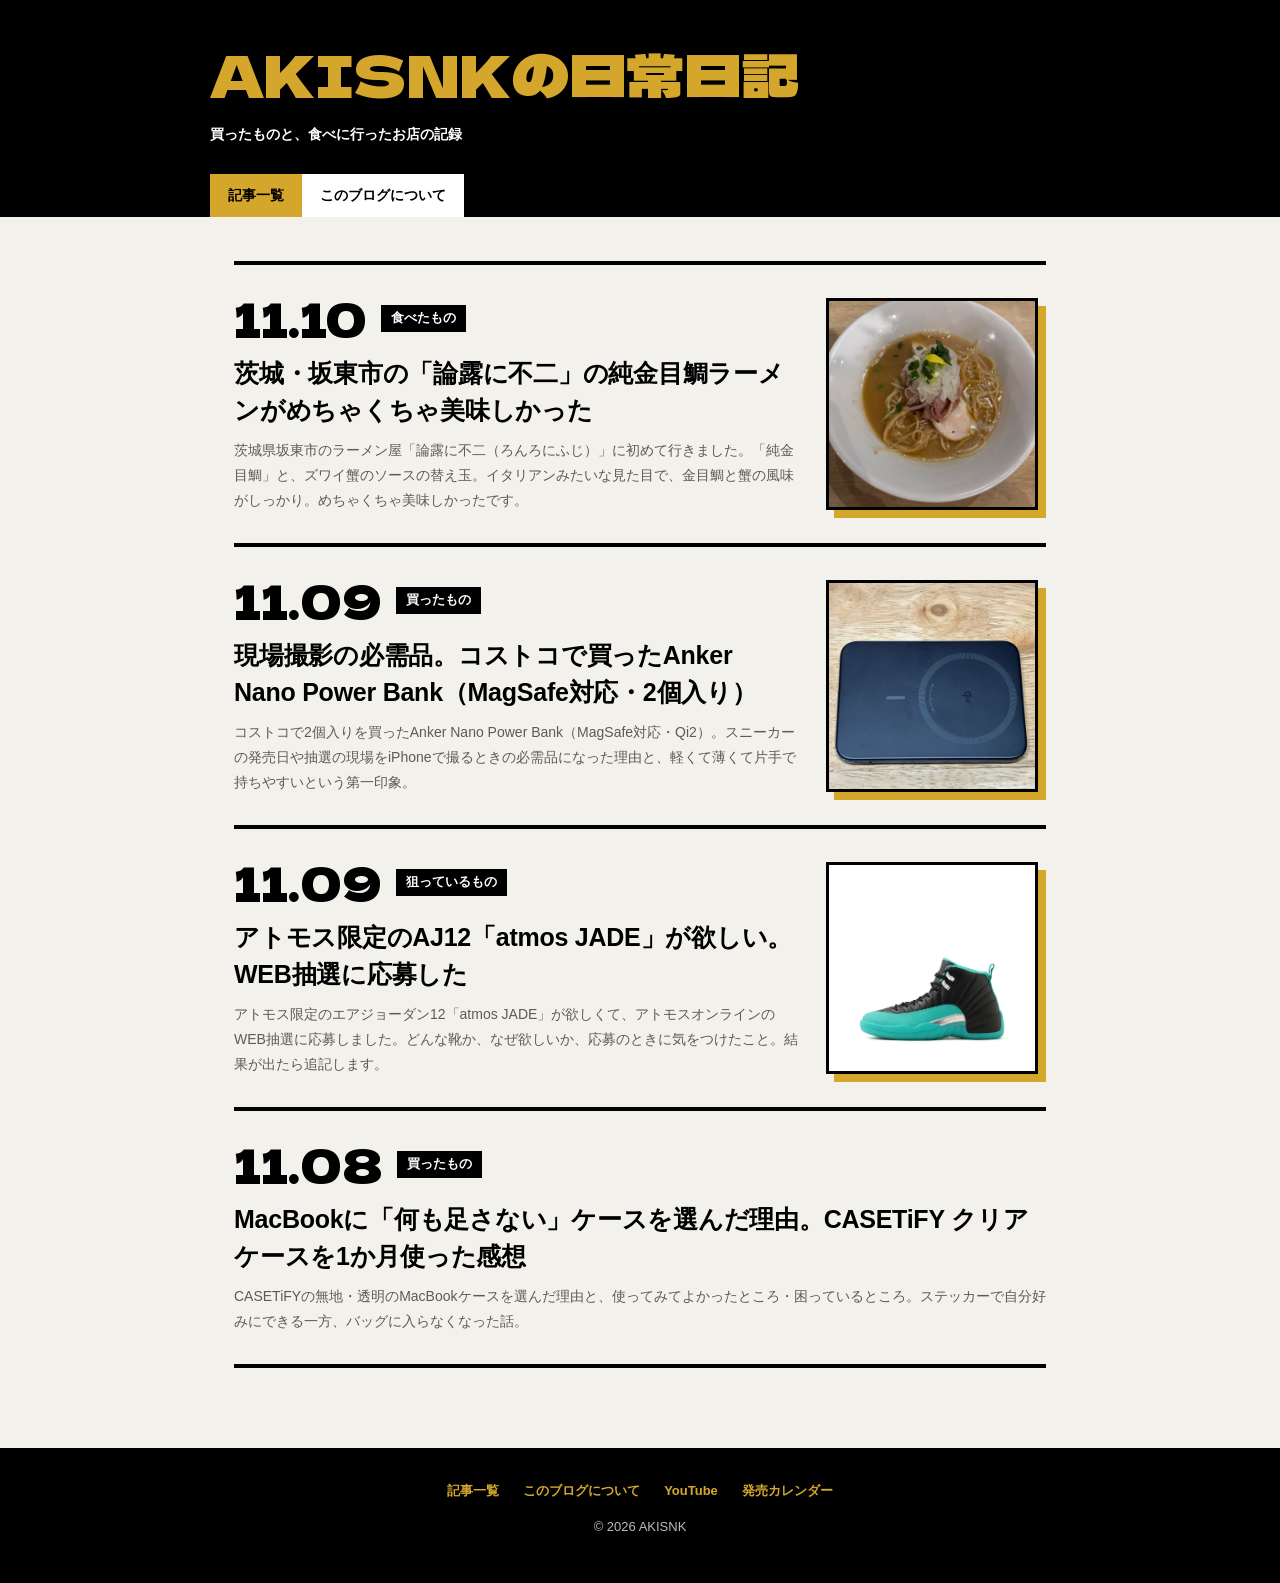
==== index.html @ 0bfe943f "記事の下のLINEボタンを外してInstagramへのボタンに差し替え Co-Authored-By: Claude Fable 5.2 <noreply@anthropic.com>" ====
<!DOCTYPE html>
<html lang="ja">
<head>
<meta charset="utf-8">
<meta name="viewport" content="width=device-width, initial-scale=1">
<title>AKISNKの日常日記</title>
<meta name="description" content="買ったものと、食べに行ったお店の記録">
<link rel="canonical" href="https://akisnk.github.io/blog/">
<meta property="og:title" content="AKISNKの日常日記">
<meta property="og:description" content="買ったものと、食べに行ったお店の記録">
<meta property="og:type" content="website">
<meta property="og:site_name" content="AKISNKの日常日記">
<meta property="og:url" content="https://akisnk.github.io/blog/">
<meta property="og:image" content="https://akisnk.github.io/blog/ogp.png">
<meta name="twitter:card" content="summary_large_image">
<link rel="icon" type="image/png" href="favicon.png">
<link rel="apple-touch-icon" href="apple-touch-icon.png">
<link rel="preconnect" href="https://fonts.googleapis.com">
<link rel="preconnect" href="https://fonts.gstatic.com" crossorigin>
<link rel="stylesheet" href="https://fonts.googleapis.com/css2?family=Dela+Gothic+One&amp;display=swap&amp;text=.0123456789AIKNS%E3%81%AE%E5%B8%B8%E6%97%A5%E8%A8%98">
<link rel="stylesheet" href="style.css?v=9fab8630">
<script type="application/ld+json">{"@context": "https://schema.org", "@type": "Blog", "name": "AKISNKの日常日記", "description": "買ったものと、食べに行ったお店の記録", "url": "https://akisnk.github.io/blog/", "author": {"@type": "Person", "name": "AKISNK", "url": "https://www.youtube.com/@AKISNK"}}</script>
<meta name="google-site-verification" content="ya7abFTRTGSsc-8YJNvoZycBS8-aGerFk6zQUZha980">
<script async src="https://www.googletagmanager.com/gtag/js?id=G-0FNM7F42SL"></script>
<script>window.dataLayer=window.dataLayer||[];function gtag(){dataLayer.push(arguments);}gtag('js',new Date());gtag('config','G-0FNM7F42SL');</script>
</head>
<body>

<header class="site-header"><div class="inner">
  <a class="site-name" href="index.html">AKISNKの日常日記</a>
  <p class="site-tagline">買ったものと、食べに行ったお店の記録</p>
  <nav class="site-nav"><a href="index.html">記事一覧</a><a href="about.html">このブログについて</a></nav>
</div></header>
<main>
<ul class="post-list">
<li class="has-thumb"><a href="posts/ronro-ni-fuji-bando.html"><span class="thumb"><img src="画像/ronro-fuji-ramen.jpg" alt="" loading="lazy"></span><span class="txt"><span class="meta"><span class="cat">食べたもの</span><time class="post-date" datetime="2026-11-10"><span class="y">2026</span><span class="sep">.</span><span class="md">11.10</span></time></span><span class="post-title">茨城・坂東市の「論露に不二」の純金目鯛ラーメンがめちゃくちゃ美味しかった</span><span class="post-desc">茨城県坂東市のラーメン屋「論露に不二（ろんろにふじ）」に初めて行きました。「純金目鯛」と、ズワイ蟹のソースの替え玉。イタリアンみたいな見た目で、金目鯛と蟹の風味がしっかり。めちゃくちゃ美味しかったです。</span></span></a></li>
<li class="has-thumb"><a href="posts/anker-nano-power-bank-costco.html"><span class="thumb"><img src="画像/anker-maggo-front.jpg" alt="" loading="lazy"></span><span class="txt"><span class="meta"><span class="cat">買ったもの</span><time class="post-date" datetime="2026-11-09"><span class="y">2026</span><span class="sep">.</span><span class="md">11.09</span></time></span><span class="post-title">現場撮影の必需品。コストコで買ったAnker Nano Power Bank（MagSafe対応・2個入り）</span><span class="post-desc">コストコで2個入りを買ったAnker Nano Power Bank（MagSafe対応・Qi2）。スニーカーの発売日や抽選の現場をiPhoneで撮るときの必需品になった理由と、軽くて薄くて片手で持ちやすいという第一印象。</span></span></a></li>
<li class="has-thumb"><a href="posts/aj12-atmos-jade-raffle.html"><span class="thumb"><img src="画像/aj12-atmos-jade-side.jpg" alt="" loading="lazy"></span><span class="txt"><span class="meta"><span class="cat">狙っているもの</span><time class="post-date" datetime="2026-11-09"><span class="y">2026</span><span class="sep">.</span><span class="md">11.09</span></time></span><span class="post-title">アトモス限定のAJ12「atmos JADE」が欲しい。WEB抽選に応募した</span><span class="post-desc">アトモス限定のエアジョーダン12「atmos JADE」が欲しくて、アトモスオンラインのWEB抽選に応募しました。どんな靴か、なぜ欲しいか、応募のときに気をつけたこと。結果が出たら追記します。</span></span></a></li>
<li class="no-thumb"><a href="posts/casetify-macbook-clear-case.html"><span class="txt"><span class="meta"><span class="cat">買ったもの</span><time class="post-date" datetime="2026-11-08"><span class="y">2026</span><span class="sep">.</span><span class="md">11.08</span></time></span><span class="post-title">MacBookに「何も足さない」ケースを選んだ理由。CASETiFY クリアケースを1か月使った感想</span><span class="post-desc">CASETiFYの無地・透明のMacBookケースを選んだ理由と、使ってみてよかったところ・困っているところ。ステッカーで自分好みにできる一方、バッグに入らなくなった話。</span></span></a></li>
</ul>
</main>
<footer class="site-footer">
  <nav><a href="index.html">記事一覧</a><a href="about.html">このブログについて</a><a href="https://www.youtube.com/@AKISNK">YouTube</a><a href="https://akisnk.github.io/">発売カレンダー</a></nav>
  <p>© 2026 AKISNK</p>
</footer>
</body>
</html>
---- style.css ----
/* 黒ヘッダーに金の極太ロゴ・大きな日付・黒フチ＋金のずらし影の写真（2026/11/10 本人が3案から選んだ「ストリート雑誌」） */
:root{--paper:#f3f1ec;--white:#fff;--ink:#000;--muted:#5e5a52;--gold:#d4a72c;--gold-l:#f0d684;
  --disp:"Dela Gothic One","Hiragino Sans","Noto Sans JP",sans-serif}
*{box-sizing:border-box}
body{margin:0;background:var(--paper);color:var(--ink);font-family:"Hiragino Sans","Noto Sans JP",-apple-system,sans-serif;font-size:17px;line-height:1.95}
a{color:var(--ink)}
a:focus-visible{outline:4px solid var(--gold);outline-offset:2px}

.site-header{background:var(--ink);color:var(--white);padding:40px 24px 0;overflow:hidden}
.site-header .inner{max-width:860px;margin:0 auto}
.site-name{font-family:var(--disp);font-size:58px;line-height:1.15;color:var(--gold);text-decoration:none;display:block;letter-spacing:-.01em}
.site-tagline{margin:14px 0 0;font-size:14px;font-weight:700}
.site-nav{margin-top:26px;display:flex}
.site-nav a{font-weight:800;font-size:14px;text-decoration:none;color:var(--ink);background:var(--gold);padding:8px 18px}
.site-nav a + a{background:var(--white)}
.site-nav a:hover{background:var(--gold-l)}

main{max-width:860px;margin:0 auto;padding:44px 24px 80px}
.meta{margin:0;display:flex;align-items:center;gap:12px}
.cat{font-weight:800;font-size:12.5px;background:var(--ink);color:var(--white);padding:3px 10px;line-height:1.7}
.post-date{font-family:var(--disp);font-size:15px;line-height:1}
.post-date .y,.post-date .sep{font-size:.8em}

/* 一覧：日付の数字を大きく置いた目次 */
.post-list{list-style:none;padding:0;margin:0;border-top:4px solid var(--ink)}
.post-list li{border-bottom:4px solid var(--ink)}
.post-list a{display:grid;grid-template-columns:1fr 220px;gap:28px;align-items:center;padding:30px 0;color:var(--ink);text-decoration:none}
.post-list .no-thumb a{grid-template-columns:1fr}
.thumb{order:2;aspect-ratio:1/1;border:3px solid var(--ink);box-shadow:8px 8px 0 var(--gold);margin-right:8px;overflow:hidden;background:var(--white);transition:transform .15s,box-shadow .15s}
.thumb img{width:100%;height:100%;object-fit:cover;display:block}
.post-list a:hover .thumb{transform:translate(4px,4px);box-shadow:4px 4px 0 var(--gold)}
.post-list .meta{flex-direction:row-reverse;justify-content:flex-end;gap:14px}
.post-list .post-date{font-size:46px}
.post-list .post-date .y,.post-list .post-date .sep{display:none}
.post-title{display:block;font-weight:800;font-size:25px;line-height:1.45;margin:14px 0 10px;letter-spacing:-.01em}
.post-desc{display:block;color:var(--muted);font-size:14px;line-height:1.8}
.post-list a:hover .post-title{background:linear-gradient(transparent 55%,var(--gold-l) 55%);display:inline}

/* 記事 */
.post{max-width:720px;margin:0 auto}
.post-head{padding-bottom:26px;margin-bottom:36px;border-bottom:6px solid var(--ink)}
.post h1{font-weight:800;font-size:36px;line-height:1.4;letter-spacing:-.01em;margin:18px 0 0}
.post-head > h1:first-child{margin-top:0}
.post-body h2{font-weight:800;font-size:24px;line-height:1.5;margin:60px 0 20px}
.post-body h2::before{content:"";display:block;width:56px;height:10px;background:var(--gold);margin-bottom:12px}
.post-body h3{font-weight:800;font-size:19px;margin:40px 0 8px;padding-left:12px;border-left:6px solid var(--ink)}
.post-body p{margin:0 0 1em}
.post-body ul{padding-left:1.3em}
.post-body a{text-decoration-thickness:2px;text-underline-offset:4px;text-decoration-color:var(--gold)}
strong{font-weight:800;background:linear-gradient(transparent 55%,var(--gold-l) 55%)}
hr{border:0;border-top:4px solid var(--ink);margin:44px 0}
figure{margin:36px 8px 44px 0}
figure img{max-width:100%;height:auto;display:block;border:3px solid var(--ink);box-shadow:8px 8px 0 var(--gold)}
.pr-note{font-size:13.5px;font-weight:700;border:3px solid var(--ink);padding:6px 12px;display:inline-block}
.badge{background:#d42b1e;color:#fff;font-size:12px;font-weight:800;padding:2px 8px;margin-left:4px}
/* 動画：写真と同じ黒フチ＋金のずらし影 */
.video{aspect-ratio:16/9;margin:36px 8px 44px 0;border:3px solid var(--ink);box-shadow:8px 8px 0 var(--gold);background:var(--ink)}
.video iframe{width:100%;height:100%;border:0;display:block}
/* 記事の下：共有 → 次に読む → 一覧へ戻る */
.share{display:flex;flex-wrap:wrap;align-items:center;gap:12px;margin-top:56px;padding-top:24px;border-top:6px solid var(--ink)}
.share a{font-weight:800;font-size:14px;text-decoration:none;background:var(--white);border:3px solid var(--ink);padding:6px 16px;line-height:1.7}
.share a:hover{background:var(--gold-l)}
.more{max-width:720px;margin:64px auto 0}
.more h2{font-weight:800;font-size:22px;line-height:1.5;margin:0 0 16px}
.more h2::before{content:"";display:block;width:56px;height:10px;background:var(--gold);margin-bottom:12px}
.more .post-list a{grid-template-columns:1fr 132px;gap:24px;padding:22px 0}
.more .post-list .no-thumb a{grid-template-columns:1fr}
.more .thumb{border-width:2px;box-shadow:5px 5px 0 var(--gold);margin-right:5px}
.more .post-list .post-date{font-size:28px}
.more .post-title{font-size:19px;margin:10px 0 0}
.more .post-desc{display:none}
.back{margin:56px auto 0;max-width:720px}
.back a{font-weight:800;font-size:15px;text-decoration:none;background:var(--ink);color:var(--white);padding:12px 22px;display:inline-block;box-shadow:6px 6px 0 var(--gold)}
.back a:hover{transform:translate(3px,3px);box-shadow:3px 3px 0 var(--gold)}
.site-footer{background:var(--ink);color:#bbb;text-align:center;padding:30px 24px 44px;font-size:13px}
.site-footer nav{display:flex;flex-wrap:wrap;justify-content:center;gap:6px 24px}
.site-footer nav a{color:var(--gold);font-weight:700;text-decoration:none}
.site-footer nav a:hover{text-decoration:underline;text-underline-offset:4px}
.site-footer p{margin:10px 0 0}
mark.todo{background:#fff3b0}
.empty{color:var(--muted)}

@media (max-width:640px){
  body{font-size:16px}
  .site-header{padding:26px 16px 0}
  .site-name{font-size:min(34px,8.4vw);white-space:nowrap}
  .site-footer nav{max-width:240px;margin:0 auto}
  .site-tagline{font-size:12.5px;margin-top:10px}
  .site-nav{margin-top:18px}
  main{padding:26px 16px 56px}
  .post-list a{grid-template-columns:1fr 104px;gap:16px;padding:22px 0;align-items:start}
  .thumb{border-width:2px;box-shadow:5px 5px 0 var(--gold);margin:6px 5px 0 0}
  .post-list .post-date{font-size:30px}
  .post-title{font-size:18px;margin:10px 0 0}
  .post-desc{display:none}
  .post h1{font-size:26px}
  .post-body h2{font-size:21px;margin-top:48px}
  figure{margin:28px 6px 36px 0}
  figure img{box-shadow:6px 6px 0 var(--gold)}
  .video{margin:28px 6px 36px 0;box-shadow:6px 6px 0 var(--gold)}
  .share{margin-top:44px;gap:10px}
  .more{margin-top:52px}
  .more .post-list a{grid-template-columns:1fr 92px;gap:16px;padding:18px 0}
  .more .post-list .post-date{font-size:24px}
  .more .post-title{font-size:16.5px}
}
@media (prefers-reduced-motion:reduce){.thumb,.back a{transition:none}}
.draft-bar{background:#d42b1e;color:#fff;text-align:center;font-size:13px;font-weight:700;padding:6px}
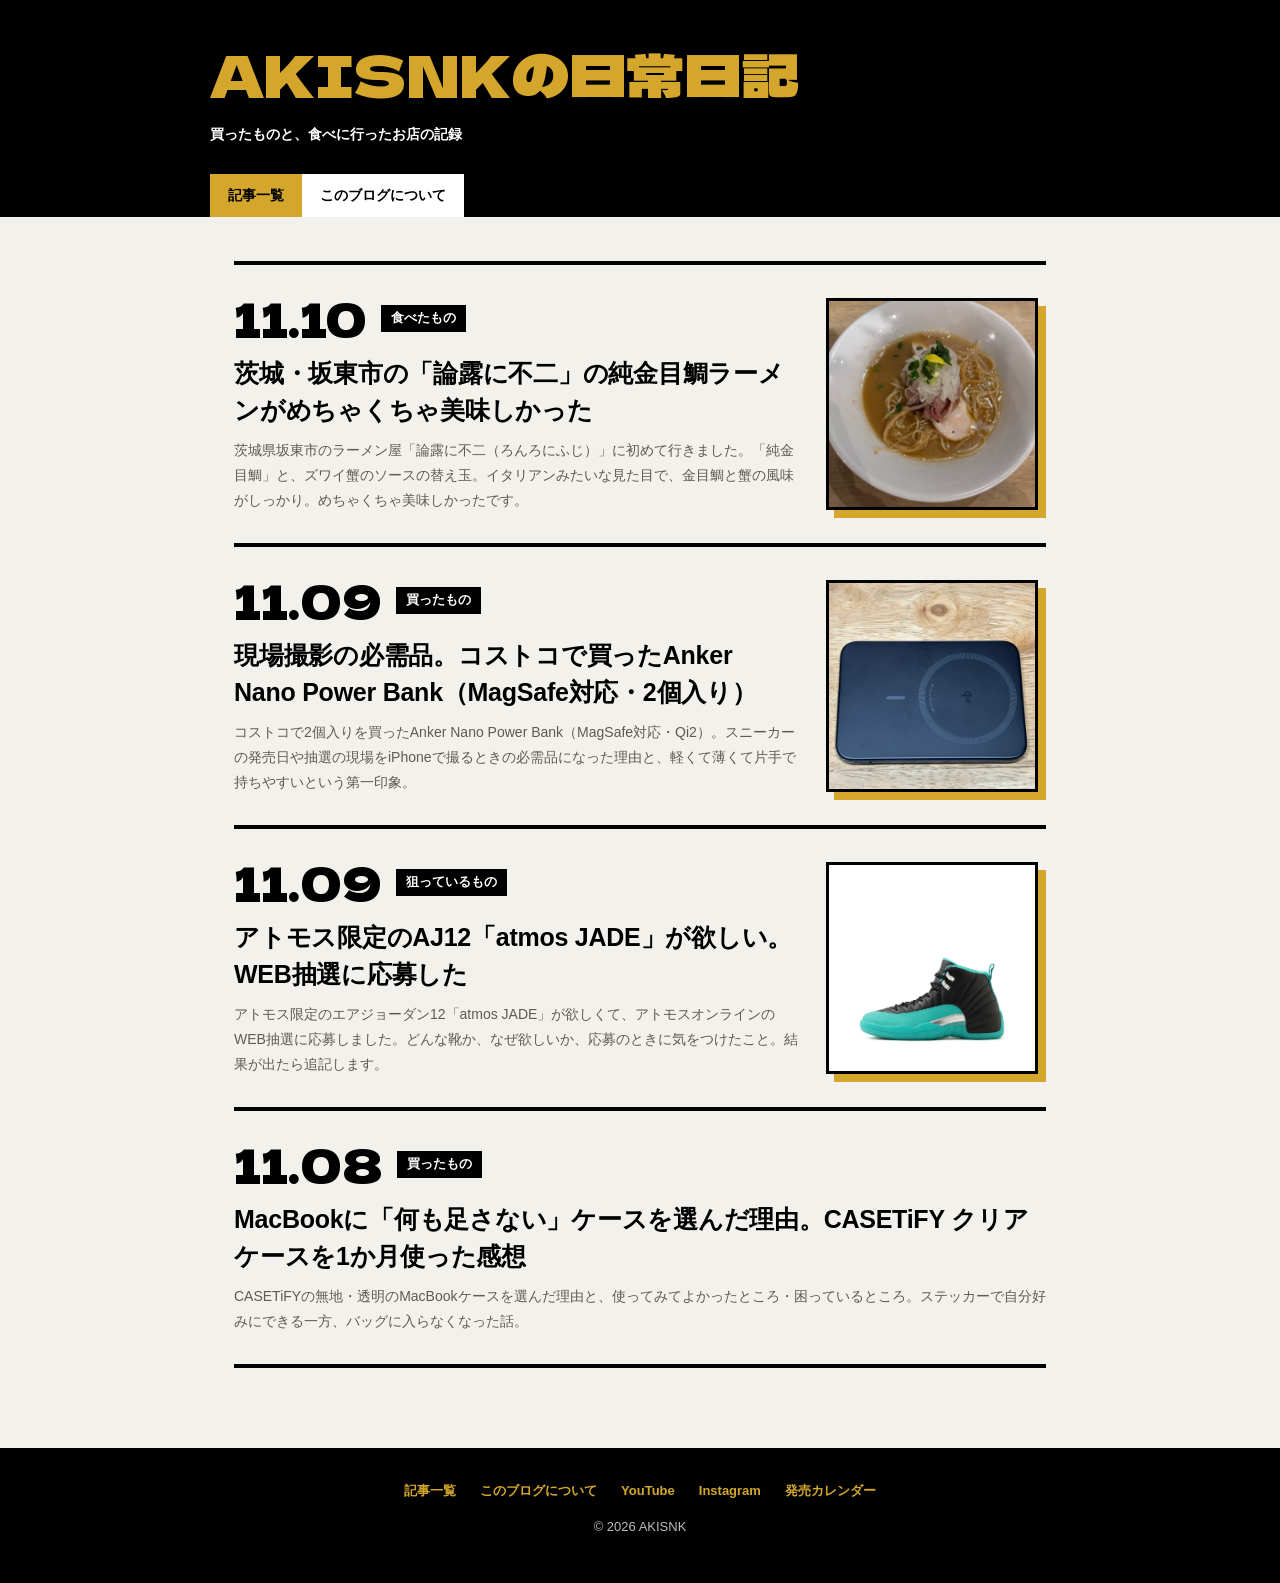
==== commit 2c918075: "記事の下のInstagramボタンを「共有する」ボタンに差し替え スマホでは共有メニューを開き、無いブラウザではリンクのコピーになる。 Instagram のアカウントへのリンクはフッターに移した。 " ====
--- a/index.html
+++ b/index.html
@@ -18,7 +18,7 @@
 <link rel="preconnect" href="https://fonts.googleapis.com">
 <link rel="preconnect" href="https://fonts.gstatic.com" crossorigin>
 <link rel="stylesheet" href="https://fonts.googleapis.com/css2?family=Dela+Gothic+One&amp;display=swap&amp;text=.0123456789AIKNS%E3%81%AE%E5%B8%B8%E6%97%A5%E8%A8%98">
-<link rel="stylesheet" href="style.css?v=9fab8630">
+<link rel="stylesheet" href="style.css?v=e9706e40">
 <script type="application/ld+json">{"@context": "https://schema.org", "@type": "Blog", "name": "AKISNKの日常日記", "description": "買ったものと、食べに行ったお店の記録", "url": "https://akisnk.github.io/blog/", "author": {"@type": "Person", "name": "AKISNK", "url": "https://www.youtube.com/@AKISNK"}}</script>
 <meta name="google-site-verification" content="ya7abFTRTGSsc-8YJNvoZycBS8-aGerFk6zQUZha980">
 <script async src="https://www.googletagmanager.com/gtag/js?id=G-0FNM7F42SL"></script>
@@ -40,7 +40,7 @@
 </ul>
 </main>
 <footer class="site-footer">
-  <nav><a href="index.html">記事一覧</a><a href="about.html">このブログについて</a><a href="https://www.youtube.com/@AKISNK">YouTube</a><a href="https://akisnk.github.io/">発売カレンダー</a></nav>
+  <nav><a href="index.html">記事一覧</a><a href="about.html">このブログについて</a><a href="https://www.youtube.com/@AKISNK">YouTube</a><a href="https://www.instagram.com/akisnkrs0101/">Instagram</a><a href="https://akisnk.github.io/">発売カレンダー</a></nav>
   <p>© 2026 AKISNK</p>
 </footer>
 </body>
--- a/style.css
+++ b/style.css
@@ -4,7 +4,7 @@
 *{box-sizing:border-box}
 body{margin:0;background:var(--paper);color:var(--ink);font-family:"Hiragino Sans","Noto Sans JP",-apple-system,sans-serif;font-size:17px;line-height:1.95}
 a{color:var(--ink)}
-a:focus-visible{outline:4px solid var(--gold);outline-offset:2px}
+a:focus-visible,button:focus-visible{outline:4px solid var(--gold);outline-offset:2px}
 
 .site-header{background:var(--ink);color:var(--white);padding:40px 24px 0;overflow:hidden}
 .site-header .inner{max-width:860px;margin:0 auto}
@@ -58,8 +58,10 @@
 .video iframe{width:100%;height:100%;border:0;display:block}
 /* 記事の下：共有 → 次に読む → 一覧へ戻る */
 .share{display:flex;flex-wrap:wrap;align-items:center;gap:12px;margin-top:56px;padding-top:24px;border-top:6px solid var(--ink)}
-.share a{font-weight:800;font-size:14px;text-decoration:none;background:var(--white);border:3px solid var(--ink);padding:6px 16px;line-height:1.7}
-.share a:hover{background:var(--gold-l)}
+.share a,.share button{font:inherit;font-weight:800;font-size:14px;line-height:1.7;color:var(--ink);text-decoration:none;background:var(--white);border:3px solid var(--ink);border-radius:0;padding:6px 16px;margin:0;cursor:pointer;-webkit-appearance:none;appearance:none}
+.share button{background:var(--gold)}
+.share a:hover,.share button:hover{background:var(--gold-l)}
+.share [hidden]{display:none}
 .more{max-width:720px;margin:64px auto 0}
 .more h2{font-weight:800;font-size:22px;line-height:1.5;margin:0 0 16px}
 .more h2::before{content:"";display:block;width:56px;height:10px;background:var(--gold);margin-bottom:12px}
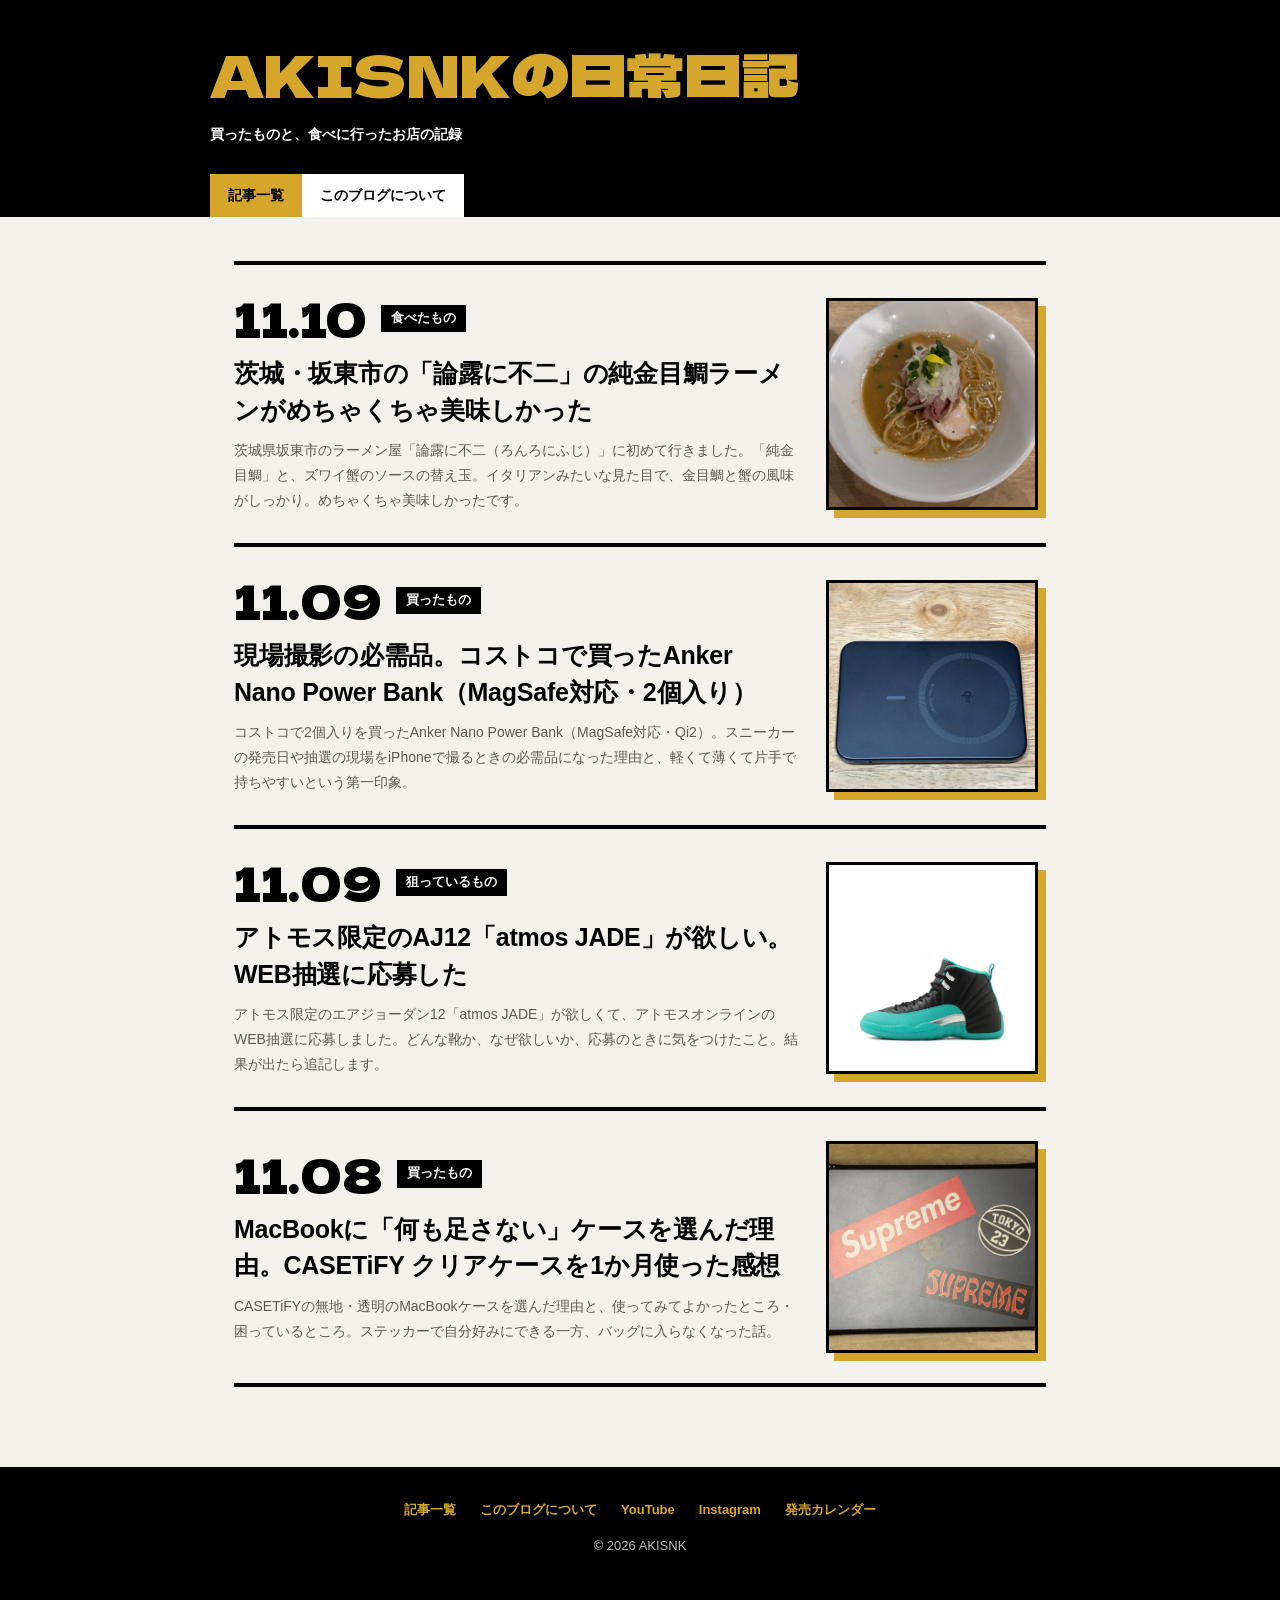
==== commit baf0bbc7: "ケースの記事に写真を追加（ステッカー3枚を入れたMacBook） Co-Authored-By: Claude Fable 5.2 <noreply@anthropic.com>" ====
--- a/index.html
+++ b/index.html
@@ -36,7 +36,7 @@
 <li class="has-thumb"><a href="posts/ronro-ni-fuji-bando.html"><span class="thumb"><img src="画像/ronro-fuji-ramen.jpg" alt="" loading="lazy"></span><span class="txt"><span class="meta"><span class="cat">食べたもの</span><time class="post-date" datetime="2026-11-10"><span class="y">2026</span><span class="sep">.</span><span class="md">11.10</span></time></span><span class="post-title">茨城・坂東市の「論露に不二」の純金目鯛ラーメンがめちゃくちゃ美味しかった</span><span class="post-desc">茨城県坂東市のラーメン屋「論露に不二（ろんろにふじ）」に初めて行きました。「純金目鯛」と、ズワイ蟹のソースの替え玉。イタリアンみたいな見た目で、金目鯛と蟹の風味がしっかり。めちゃくちゃ美味しかったです。</span></span></a></li>
 <li class="has-thumb"><a href="posts/anker-nano-power-bank-costco.html"><span class="thumb"><img src="画像/anker-maggo-front.jpg" alt="" loading="lazy"></span><span class="txt"><span class="meta"><span class="cat">買ったもの</span><time class="post-date" datetime="2026-11-09"><span class="y">2026</span><span class="sep">.</span><span class="md">11.09</span></time></span><span class="post-title">現場撮影の必需品。コストコで買ったAnker Nano Power Bank（MagSafe対応・2個入り）</span><span class="post-desc">コストコで2個入りを買ったAnker Nano Power Bank（MagSafe対応・Qi2）。スニーカーの発売日や抽選の現場をiPhoneで撮るときの必需品になった理由と、軽くて薄くて片手で持ちやすいという第一印象。</span></span></a></li>
 <li class="has-thumb"><a href="posts/aj12-atmos-jade-raffle.html"><span class="thumb"><img src="画像/aj12-atmos-jade-side.jpg" alt="" loading="lazy"></span><span class="txt"><span class="meta"><span class="cat">狙っているもの</span><time class="post-date" datetime="2026-11-09"><span class="y">2026</span><span class="sep">.</span><span class="md">11.09</span></time></span><span class="post-title">アトモス限定のAJ12「atmos JADE」が欲しい。WEB抽選に応募した</span><span class="post-desc">アトモス限定のエアジョーダン12「atmos JADE」が欲しくて、アトモスオンラインのWEB抽選に応募しました。どんな靴か、なぜ欲しいか、応募のときに気をつけたこと。結果が出たら追記します。</span></span></a></li>
-<li class="no-thumb"><a href="posts/casetify-macbook-clear-case.html"><span class="txt"><span class="meta"><span class="cat">買ったもの</span><time class="post-date" datetime="2026-11-08"><span class="y">2026</span><span class="sep">.</span><span class="md">11.08</span></time></span><span class="post-title">MacBookに「何も足さない」ケースを選んだ理由。CASETiFY クリアケースを1か月使った感想</span><span class="post-desc">CASETiFYの無地・透明のMacBookケースを選んだ理由と、使ってみてよかったところ・困っているところ。ステッカーで自分好みにできる一方、バッグに入らなくなった話。</span></span></a></li>
+<li class="has-thumb"><a href="posts/casetify-macbook-clear-case.html"><span class="thumb"><img src="画像/casetify-macbook-stickers.jpg" alt="" loading="lazy"></span><span class="txt"><span class="meta"><span class="cat">買ったもの</span><time class="post-date" datetime="2026-11-08"><span class="y">2026</span><span class="sep">.</span><span class="md">11.08</span></time></span><span class="post-title">MacBookに「何も足さない」ケースを選んだ理由。CASETiFY クリアケースを1か月使った感想</span><span class="post-desc">CASETiFYの無地・透明のMacBookケースを選んだ理由と、使ってみてよかったところ・困っているところ。ステッカーで自分好みにできる一方、バッグに入らなくなった話。</span></span></a></li>
 </ul>
 </main>
 <footer class="site-footer">
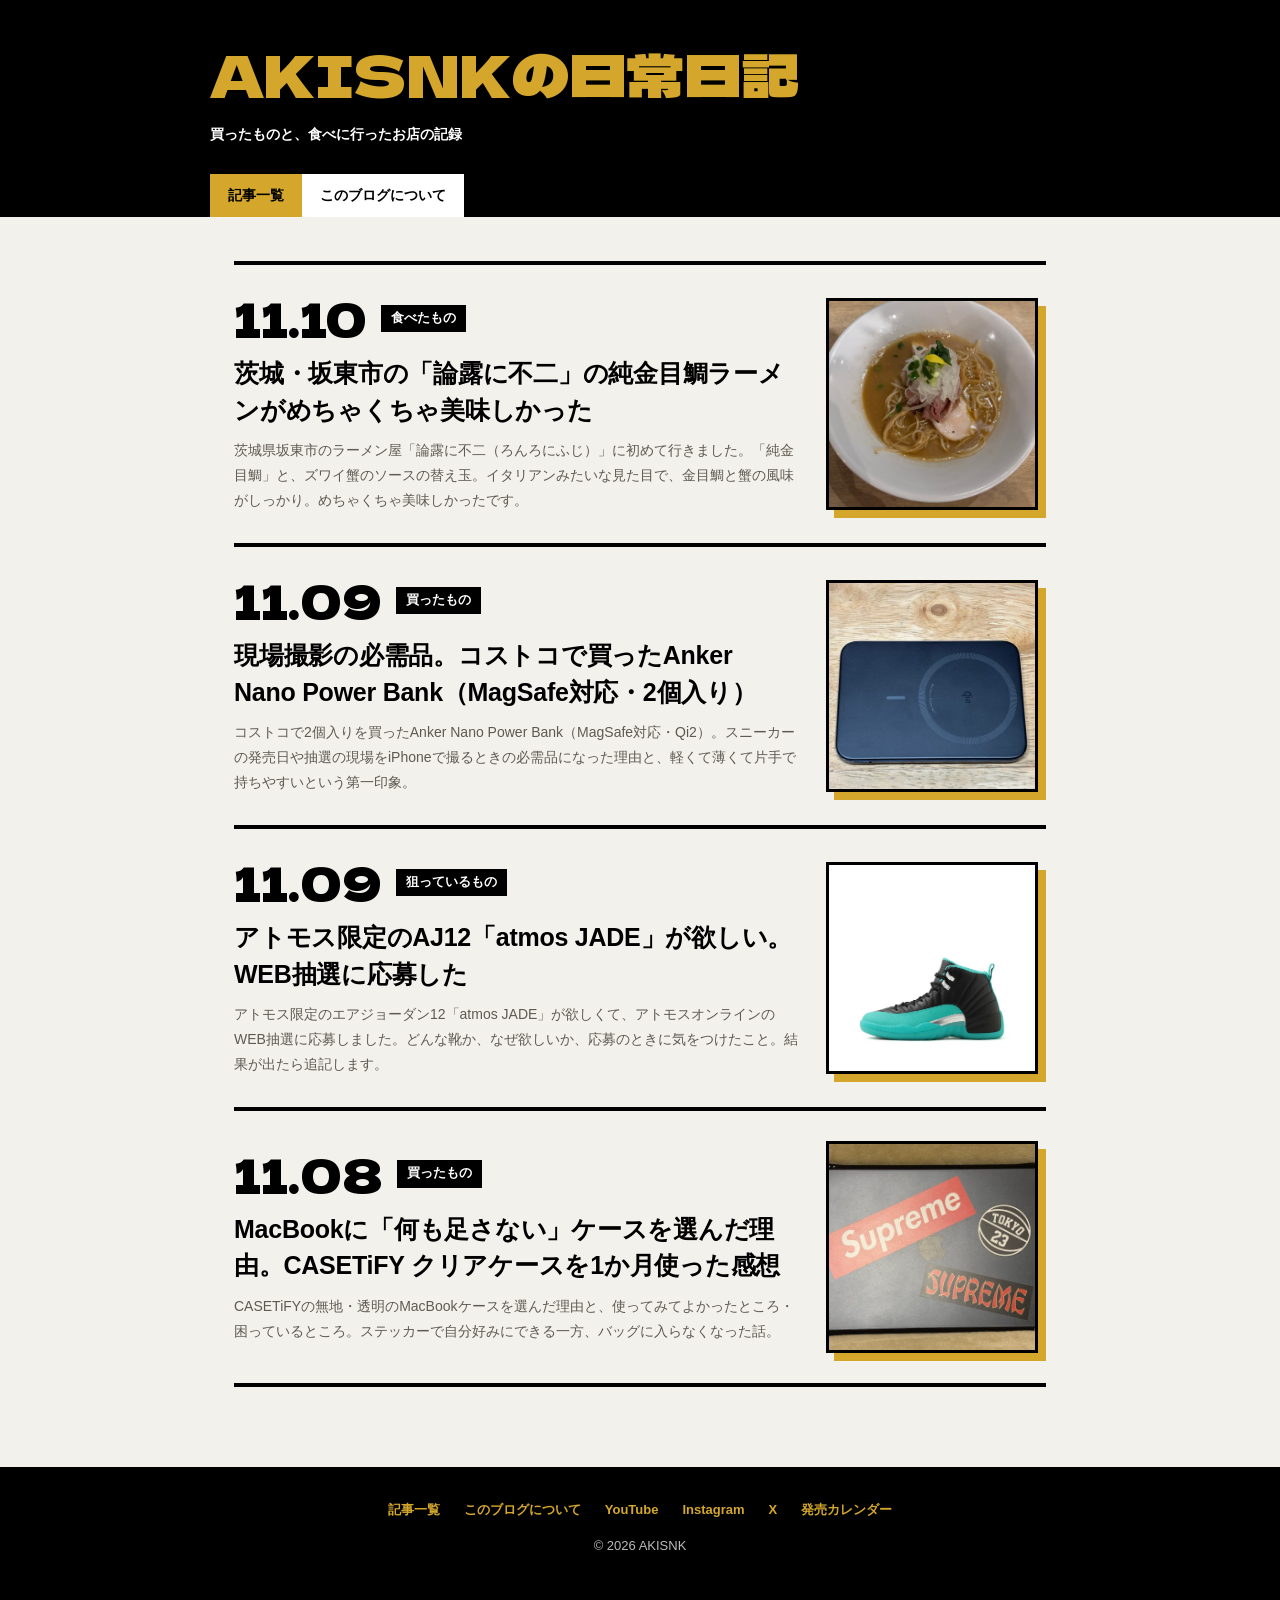
==== commit 109cddc3: "フッターにXへのリンクを追加（@AKISNK_） Co-Authored-By: Claude Fable 5.2 <noreply@anthropic.com>" ====
--- a/index.html
+++ b/index.html
@@ -13,6 +13,7 @@
 <meta property="og:url" content="https://akisnk.github.io/blog/">
 <meta property="og:image" content="https://akisnk.github.io/blog/ogp.png">
 <meta name="twitter:card" content="summary_large_image">
+<meta name="twitter:site" content="@AKISNK_">
 <link rel="icon" type="image/png" href="favicon.png">
 <link rel="apple-touch-icon" href="apple-touch-icon.png">
 <link rel="preconnect" href="https://fonts.googleapis.com">
@@ -40,7 +41,7 @@
 </ul>
 </main>
 <footer class="site-footer">
-  <nav><a href="index.html">記事一覧</a><a href="about.html">このブログについて</a><a href="https://www.youtube.com/@AKISNK">YouTube</a><a href="https://www.instagram.com/akisnkrs0101/">Instagram</a><a href="https://akisnk.github.io/">発売カレンダー</a></nav>
+  <nav><a href="index.html">記事一覧</a><a href="about.html">このブログについて</a><a href="https://www.youtube.com/@AKISNK">YouTube</a><a href="https://www.instagram.com/akisnkrs0101/">Instagram</a><a href="https://x.com/AKISNK_">X</a><a href="https://akisnk.github.io/">発売カレンダー</a></nav>
   <p>© 2026 AKISNK</p>
 </footer>
 </body>
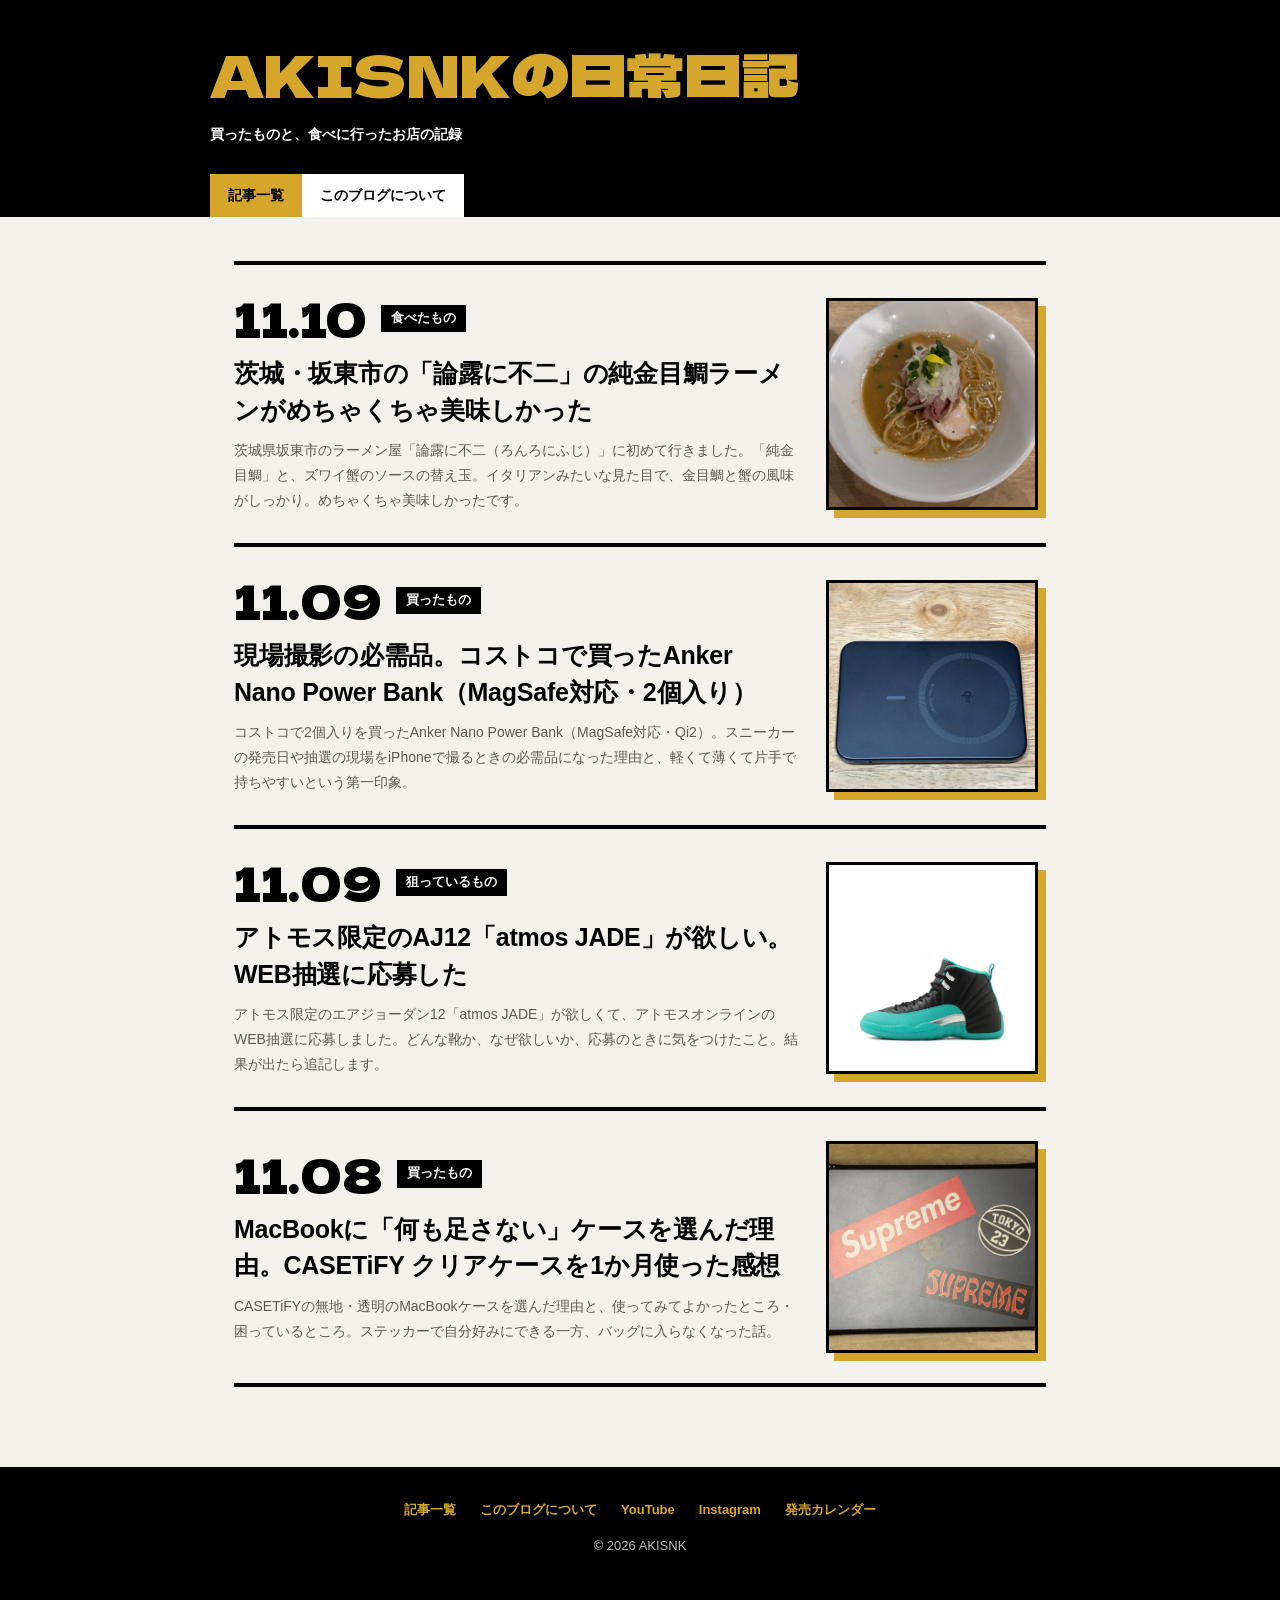
==== commit 7a8f63e4: "フッターのXリンクを外す Co-Authored-By: Claude Fable 5.2 <noreply@anthropic.com>" ====
--- a/index.html
+++ b/index.html
@@ -13,7 +13,6 @@
 <meta property="og:url" content="https://akisnk.github.io/blog/">
 <meta property="og:image" content="https://akisnk.github.io/blog/ogp.png">
 <meta name="twitter:card" content="summary_large_image">
-<meta name="twitter:site" content="@AKISNK_">
 <link rel="icon" type="image/png" href="favicon.png">
 <link rel="apple-touch-icon" href="apple-touch-icon.png">
 <link rel="preconnect" href="https://fonts.googleapis.com">
@@ -41,7 +40,7 @@
 </ul>
 </main>
 <footer class="site-footer">
-  <nav><a href="index.html">記事一覧</a><a href="about.html">このブログについて</a><a href="https://www.youtube.com/@AKISNK">YouTube</a><a href="https://www.instagram.com/akisnkrs0101/">Instagram</a><a href="https://x.com/AKISNK_">X</a><a href="https://akisnk.github.io/">発売カレンダー</a></nav>
+  <nav><a href="index.html">記事一覧</a><a href="about.html">このブログについて</a><a href="https://www.youtube.com/@AKISNK">YouTube</a><a href="https://www.instagram.com/akisnkrs0101/">Instagram</a><a href="https://akisnk.github.io/">発売カレンダー</a></nav>
   <p>© 2026 AKISNK</p>
 </footer>
 </body>
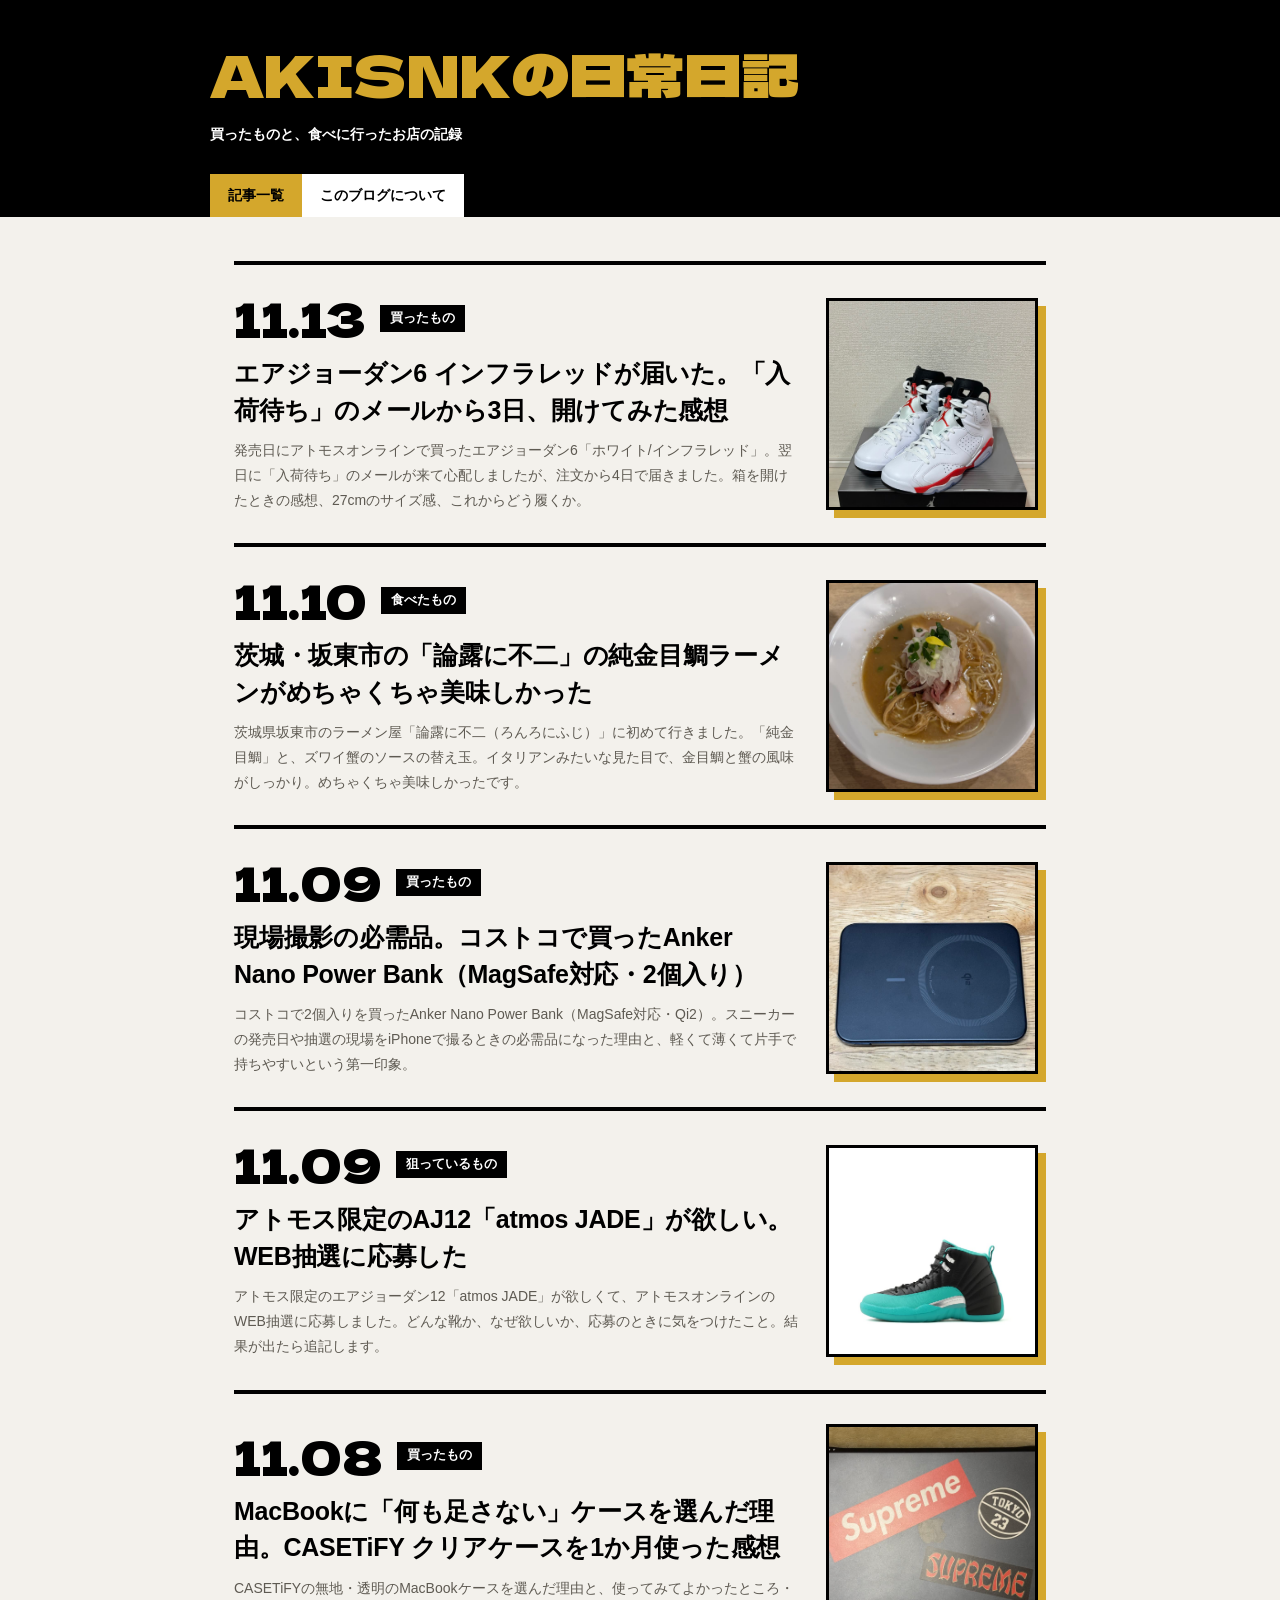
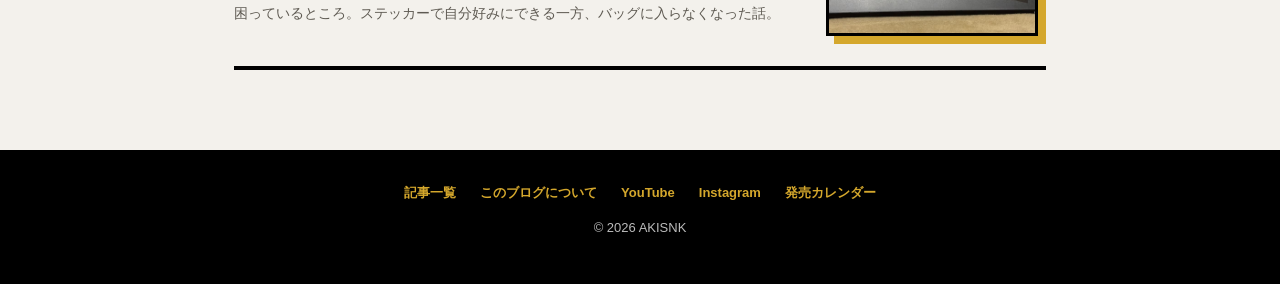
==== commit 0f6edad2: "5本目の記事を追加：エアジョーダン6 インフラレッドが届いた Co-Authored-By: Claude Fable 5.2 <noreply@anthropic.com>" ====
--- a/index.html
+++ b/index.html
@@ -33,6 +33,7 @@
 </div></header>
 <main>
 <ul class="post-list">
+<li class="has-thumb"><a href="posts/aj6-white-infrared-arrived.html"><span class="thumb"><img src="画像/aj6-infrared-on-box.jpg" alt="" loading="lazy"></span><span class="txt"><span class="meta"><span class="cat">買ったもの</span><time class="post-date" datetime="2026-11-13"><span class="y">2026</span><span class="sep">.</span><span class="md">11.13</span></time></span><span class="post-title">エアジョーダン6 インフラレッドが届いた。「入荷待ち」のメールから3日、開けてみた感想</span><span class="post-desc">発売日にアトモスオンラインで買ったエアジョーダン6「ホワイト/インフラレッド」。翌日に「入荷待ち」のメールが来て心配しましたが、注文から4日で届きました。箱を開けたときの感想、27cmのサイズ感、これからどう履くか。</span></span></a></li>
 <li class="has-thumb"><a href="posts/ronro-ni-fuji-bando.html"><span class="thumb"><img src="画像/ronro-fuji-ramen.jpg" alt="" loading="lazy"></span><span class="txt"><span class="meta"><span class="cat">食べたもの</span><time class="post-date" datetime="2026-11-10"><span class="y">2026</span><span class="sep">.</span><span class="md">11.10</span></time></span><span class="post-title">茨城・坂東市の「論露に不二」の純金目鯛ラーメンがめちゃくちゃ美味しかった</span><span class="post-desc">茨城県坂東市のラーメン屋「論露に不二（ろんろにふじ）」に初めて行きました。「純金目鯛」と、ズワイ蟹のソースの替え玉。イタリアンみたいな見た目で、金目鯛と蟹の風味がしっかり。めちゃくちゃ美味しかったです。</span></span></a></li>
 <li class="has-thumb"><a href="posts/anker-nano-power-bank-costco.html"><span class="thumb"><img src="画像/anker-maggo-front.jpg" alt="" loading="lazy"></span><span class="txt"><span class="meta"><span class="cat">買ったもの</span><time class="post-date" datetime="2026-11-09"><span class="y">2026</span><span class="sep">.</span><span class="md">11.09</span></time></span><span class="post-title">現場撮影の必需品。コストコで買ったAnker Nano Power Bank（MagSafe対応・2個入り）</span><span class="post-desc">コストコで2個入りを買ったAnker Nano Power Bank（MagSafe対応・Qi2）。スニーカーの発売日や抽選の現場をiPhoneで撮るときの必需品になった理由と、軽くて薄くて片手で持ちやすいという第一印象。</span></span></a></li>
 <li class="has-thumb"><a href="posts/aj12-atmos-jade-raffle.html"><span class="thumb"><img src="画像/aj12-atmos-jade-side.jpg" alt="" loading="lazy"></span><span class="txt"><span class="meta"><span class="cat">狙っているもの</span><time class="post-date" datetime="2026-11-09"><span class="y">2026</span><span class="sep">.</span><span class="md">11.09</span></time></span><span class="post-title">アトモス限定のAJ12「atmos JADE」が欲しい。WEB抽選に応募した</span><span class="post-desc">アトモス限定のエアジョーダン12「atmos JADE」が欲しくて、アトモスオンラインのWEB抽選に応募しました。どんな靴か、なぜ欲しいか、応募のときに気をつけたこと。結果が出たら追記します。</span></span></a></li>
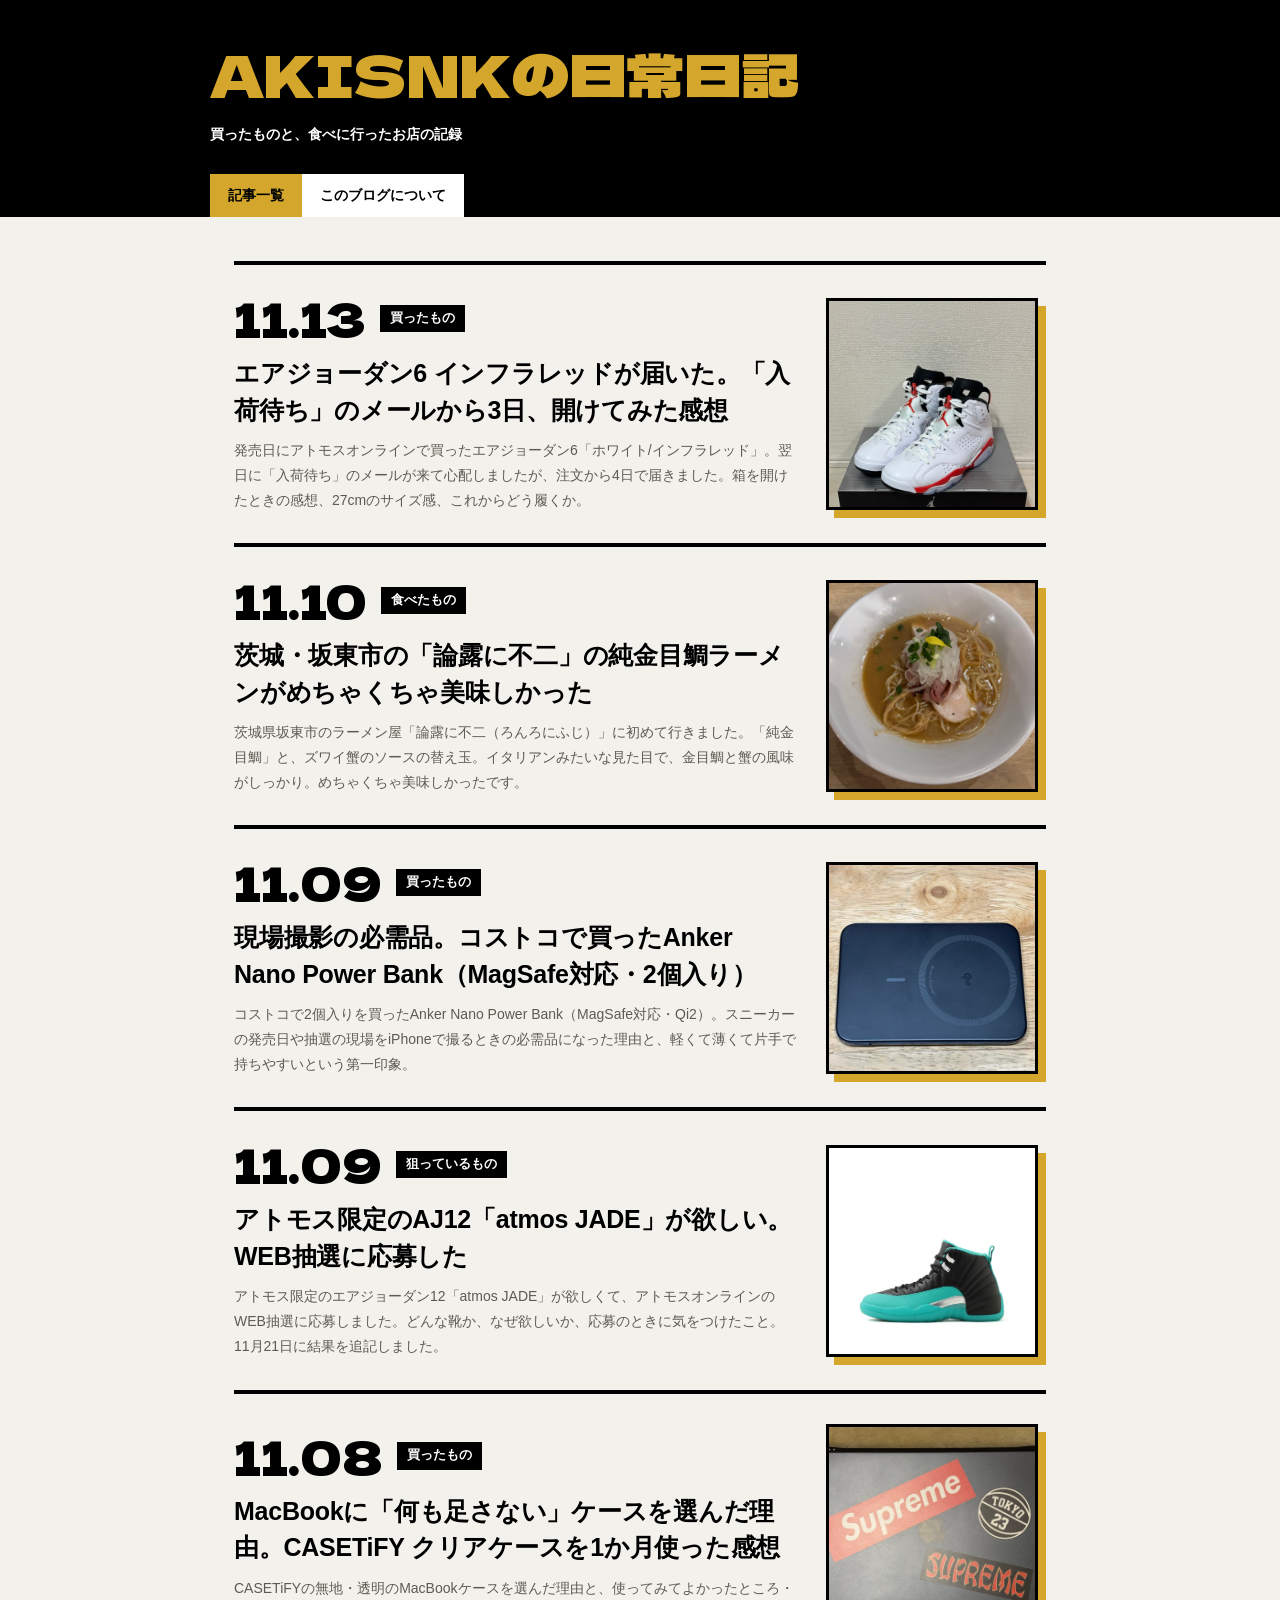
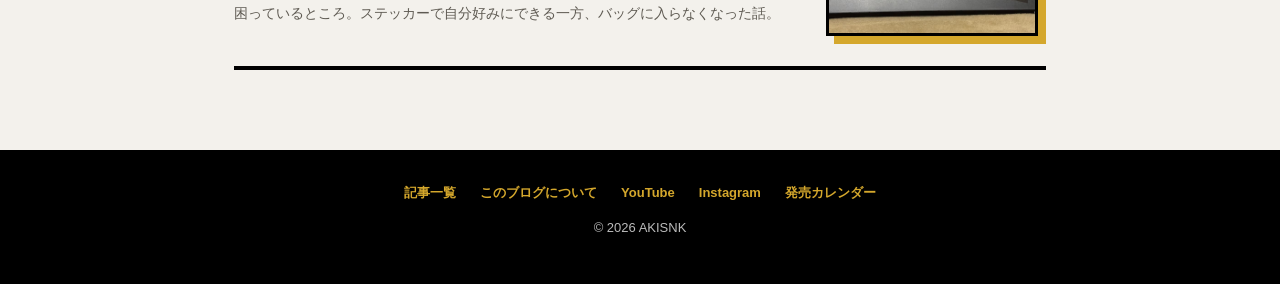
==== commit 49abe3e2: "AJ12 atmos JADE の記事に抽選結果を追記（11/21） Co-Authored-By: Claude Fable 5.2 <noreply@anthropic.com>" ====
--- a/index.html
+++ b/index.html
@@ -36,7 +36,7 @@
 <li class="has-thumb"><a href="posts/aj6-white-infrared-arrived.html"><span class="thumb"><img src="画像/aj6-infrared-on-box.jpg" alt="" loading="lazy"></span><span class="txt"><span class="meta"><span class="cat">買ったもの</span><time class="post-date" datetime="2026-11-13"><span class="y">2026</span><span class="sep">.</span><span class="md">11.13</span></time></span><span class="post-title">エアジョーダン6 インフラレッドが届いた。「入荷待ち」のメールから3日、開けてみた感想</span><span class="post-desc">発売日にアトモスオンラインで買ったエアジョーダン6「ホワイト/インフラレッド」。翌日に「入荷待ち」のメールが来て心配しましたが、注文から4日で届きました。箱を開けたときの感想、27cmのサイズ感、これからどう履くか。</span></span></a></li>
 <li class="has-thumb"><a href="posts/ronro-ni-fuji-bando.html"><span class="thumb"><img src="画像/ronro-fuji-ramen.jpg" alt="" loading="lazy"></span><span class="txt"><span class="meta"><span class="cat">食べたもの</span><time class="post-date" datetime="2026-11-10"><span class="y">2026</span><span class="sep">.</span><span class="md">11.10</span></time></span><span class="post-title">茨城・坂東市の「論露に不二」の純金目鯛ラーメンがめちゃくちゃ美味しかった</span><span class="post-desc">茨城県坂東市のラーメン屋「論露に不二（ろんろにふじ）」に初めて行きました。「純金目鯛」と、ズワイ蟹のソースの替え玉。イタリアンみたいな見た目で、金目鯛と蟹の風味がしっかり。めちゃくちゃ美味しかったです。</span></span></a></li>
 <li class="has-thumb"><a href="posts/anker-nano-power-bank-costco.html"><span class="thumb"><img src="画像/anker-maggo-front.jpg" alt="" loading="lazy"></span><span class="txt"><span class="meta"><span class="cat">買ったもの</span><time class="post-date" datetime="2026-11-09"><span class="y">2026</span><span class="sep">.</span><span class="md">11.09</span></time></span><span class="post-title">現場撮影の必需品。コストコで買ったAnker Nano Power Bank（MagSafe対応・2個入り）</span><span class="post-desc">コストコで2個入りを買ったAnker Nano Power Bank（MagSafe対応・Qi2）。スニーカーの発売日や抽選の現場をiPhoneで撮るときの必需品になった理由と、軽くて薄くて片手で持ちやすいという第一印象。</span></span></a></li>
-<li class="has-thumb"><a href="posts/aj12-atmos-jade-raffle.html"><span class="thumb"><img src="画像/aj12-atmos-jade-side.jpg" alt="" loading="lazy"></span><span class="txt"><span class="meta"><span class="cat">狙っているもの</span><time class="post-date" datetime="2026-11-09"><span class="y">2026</span><span class="sep">.</span><span class="md">11.09</span></time></span><span class="post-title">アトモス限定のAJ12「atmos JADE」が欲しい。WEB抽選に応募した</span><span class="post-desc">アトモス限定のエアジョーダン12「atmos JADE」が欲しくて、アトモスオンラインのWEB抽選に応募しました。どんな靴か、なぜ欲しいか、応募のときに気をつけたこと。結果が出たら追記します。</span></span></a></li>
+<li class="has-thumb"><a href="posts/aj12-atmos-jade-raffle.html"><span class="thumb"><img src="画像/aj12-atmos-jade-side.jpg" alt="" loading="lazy"></span><span class="txt"><span class="meta"><span class="cat">狙っているもの</span><time class="post-date" datetime="2026-11-09"><span class="y">2026</span><span class="sep">.</span><span class="md">11.09</span></time></span><span class="post-title">アトモス限定のAJ12「atmos JADE」が欲しい。WEB抽選に応募した</span><span class="post-desc">アトモス限定のエアジョーダン12「atmos JADE」が欲しくて、アトモスオンラインのWEB抽選に応募しました。どんな靴か、なぜ欲しいか、応募のときに気をつけたこと。11月21日に結果を追記しました。</span></span></a></li>
 <li class="has-thumb"><a href="posts/casetify-macbook-clear-case.html"><span class="thumb"><img src="画像/casetify-macbook-stickers.jpg" alt="" loading="lazy"></span><span class="txt"><span class="meta"><span class="cat">買ったもの</span><time class="post-date" datetime="2026-11-08"><span class="y">2026</span><span class="sep">.</span><span class="md">11.08</span></time></span><span class="post-title">MacBookに「何も足さない」ケースを選んだ理由。CASETiFY クリアケースを1か月使った感想</span><span class="post-desc">CASETiFYの無地・透明のMacBookケースを選んだ理由と、使ってみてよかったところ・困っているところ。ステッカーで自分好みにできる一方、バッグに入らなくなった話。</span></span></a></li>
 </ul>
 </main>
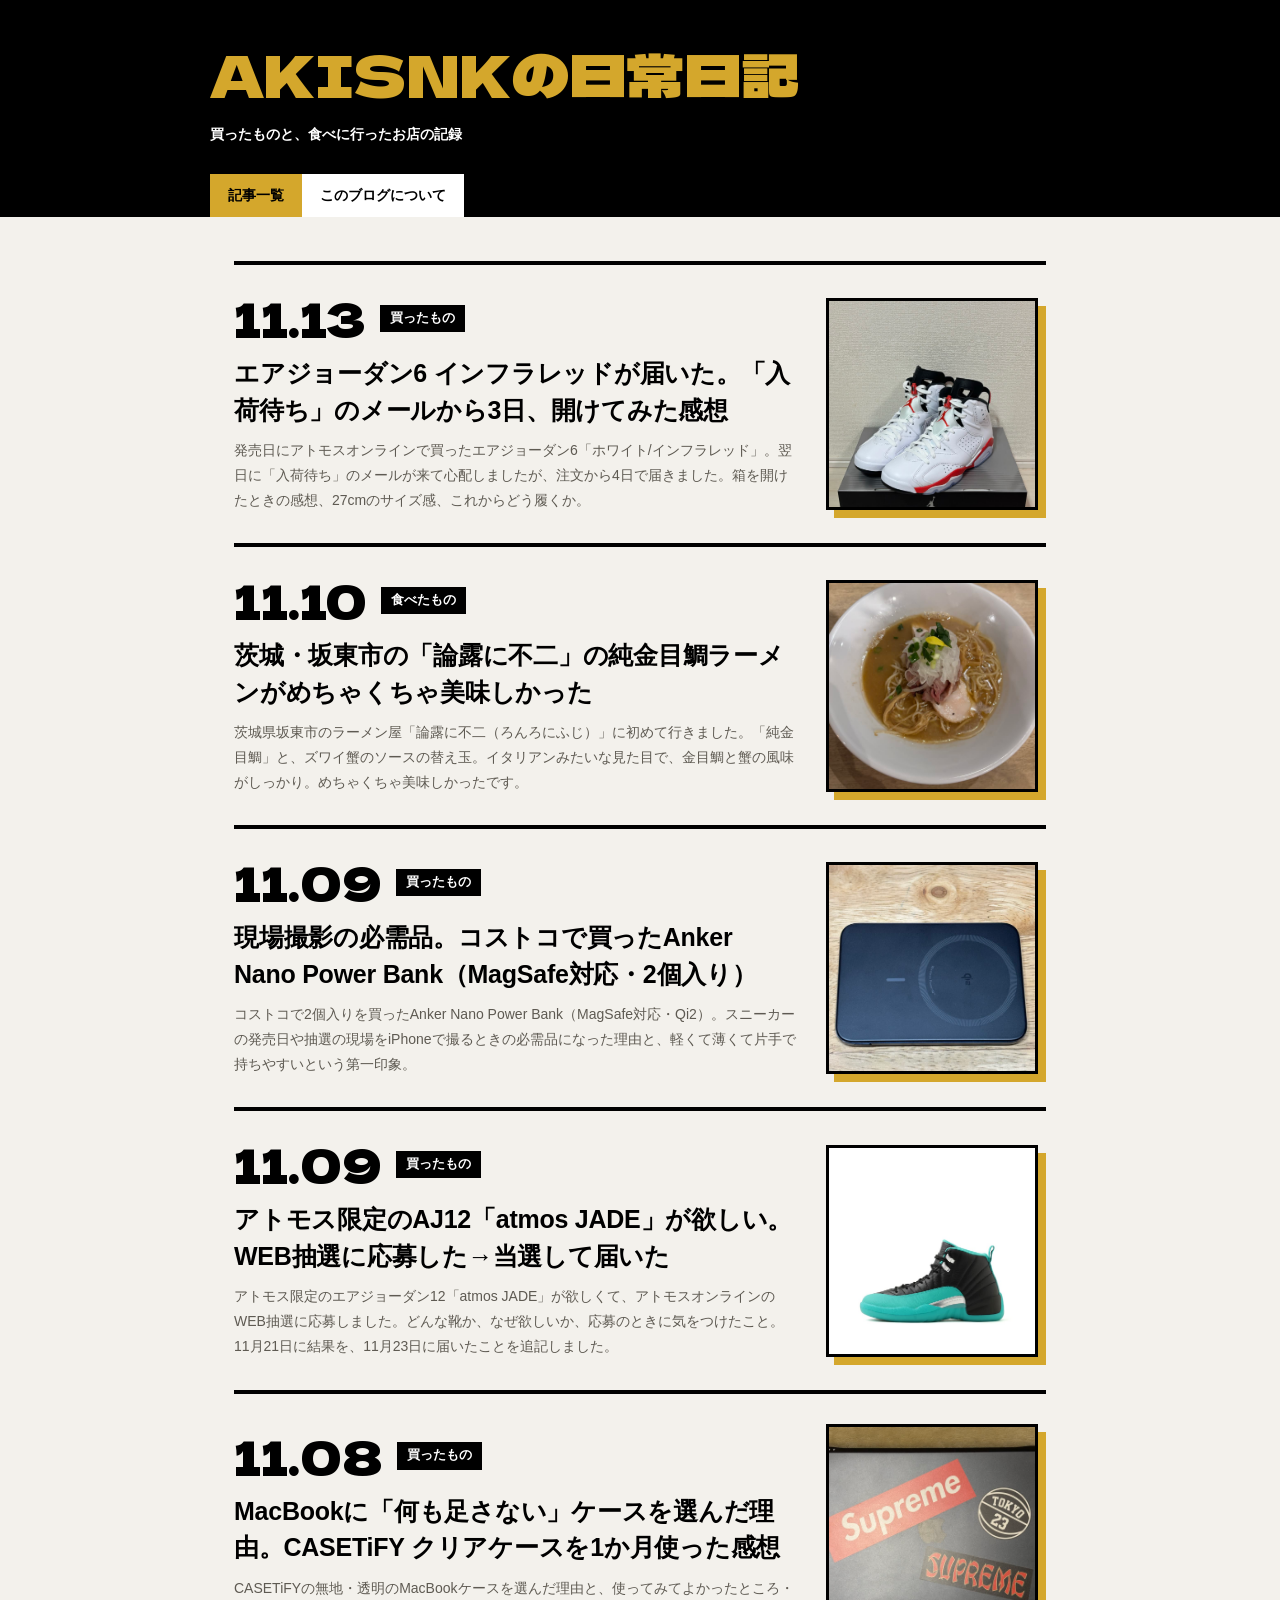
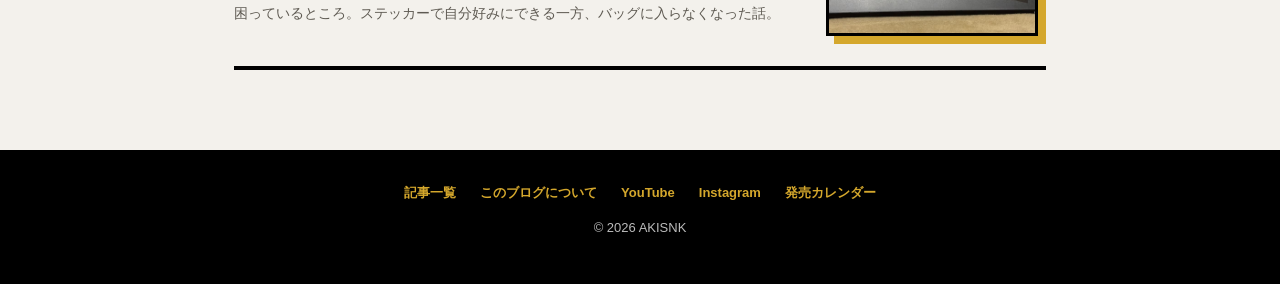
==== commit 9d7c62a9: "AJ12 atmos JADE の記事に届いた追記と開封回の動画を追加（11/23） Co-Authored-By: Claude Opus 5.5 <noreply@anthropic.com>" ====
--- a/index.html
+++ b/index.html
@@ -36,7 +36,7 @@
 <li class="has-thumb"><a href="posts/aj6-white-infrared-arrived.html"><span class="thumb"><img src="画像/aj6-infrared-on-box.jpg" alt="" loading="lazy"></span><span class="txt"><span class="meta"><span class="cat">買ったもの</span><time class="post-date" datetime="2026-11-13"><span class="y">2026</span><span class="sep">.</span><span class="md">11.13</span></time></span><span class="post-title">エアジョーダン6 インフラレッドが届いた。「入荷待ち」のメールから3日、開けてみた感想</span><span class="post-desc">発売日にアトモスオンラインで買ったエアジョーダン6「ホワイト/インフラレッド」。翌日に「入荷待ち」のメールが来て心配しましたが、注文から4日で届きました。箱を開けたときの感想、27cmのサイズ感、これからどう履くか。</span></span></a></li>
 <li class="has-thumb"><a href="posts/ronro-ni-fuji-bando.html"><span class="thumb"><img src="画像/ronro-fuji-ramen.jpg" alt="" loading="lazy"></span><span class="txt"><span class="meta"><span class="cat">食べたもの</span><time class="post-date" datetime="2026-11-10"><span class="y">2026</span><span class="sep">.</span><span class="md">11.10</span></time></span><span class="post-title">茨城・坂東市の「論露に不二」の純金目鯛ラーメンがめちゃくちゃ美味しかった</span><span class="post-desc">茨城県坂東市のラーメン屋「論露に不二（ろんろにふじ）」に初めて行きました。「純金目鯛」と、ズワイ蟹のソースの替え玉。イタリアンみたいな見た目で、金目鯛と蟹の風味がしっかり。めちゃくちゃ美味しかったです。</span></span></a></li>
 <li class="has-thumb"><a href="posts/anker-nano-power-bank-costco.html"><span class="thumb"><img src="画像/anker-maggo-front.jpg" alt="" loading="lazy"></span><span class="txt"><span class="meta"><span class="cat">買ったもの</span><time class="post-date" datetime="2026-11-09"><span class="y">2026</span><span class="sep">.</span><span class="md">11.09</span></time></span><span class="post-title">現場撮影の必需品。コストコで買ったAnker Nano Power Bank（MagSafe対応・2個入り）</span><span class="post-desc">コストコで2個入りを買ったAnker Nano Power Bank（MagSafe対応・Qi2）。スニーカーの発売日や抽選の現場をiPhoneで撮るときの必需品になった理由と、軽くて薄くて片手で持ちやすいという第一印象。</span></span></a></li>
-<li class="has-thumb"><a href="posts/aj12-atmos-jade-raffle.html"><span class="thumb"><img src="画像/aj12-atmos-jade-side.jpg" alt="" loading="lazy"></span><span class="txt"><span class="meta"><span class="cat">狙っているもの</span><time class="post-date" datetime="2026-11-09"><span class="y">2026</span><span class="sep">.</span><span class="md">11.09</span></time></span><span class="post-title">アトモス限定のAJ12「atmos JADE」が欲しい。WEB抽選に応募した</span><span class="post-desc">アトモス限定のエアジョーダン12「atmos JADE」が欲しくて、アトモスオンラインのWEB抽選に応募しました。どんな靴か、なぜ欲しいか、応募のときに気をつけたこと。11月21日に結果を追記しました。</span></span></a></li>
+<li class="has-thumb"><a href="posts/aj12-atmos-jade-raffle.html"><span class="thumb"><img src="画像/aj12-atmos-jade-side.jpg" alt="" loading="lazy"></span><span class="txt"><span class="meta"><span class="cat">買ったもの</span><time class="post-date" datetime="2026-11-09"><span class="y">2026</span><span class="sep">.</span><span class="md">11.09</span></time></span><span class="post-title">アトモス限定のAJ12「atmos JADE」が欲しい。WEB抽選に応募した→当選して届いた</span><span class="post-desc">アトモス限定のエアジョーダン12「atmos JADE」が欲しくて、アトモスオンラインのWEB抽選に応募しました。どんな靴か、なぜ欲しいか、応募のときに気をつけたこと。11月21日に結果を、11月23日に届いたことを追記しました。</span></span></a></li>
 <li class="has-thumb"><a href="posts/casetify-macbook-clear-case.html"><span class="thumb"><img src="画像/casetify-macbook-stickers.jpg" alt="" loading="lazy"></span><span class="txt"><span class="meta"><span class="cat">買ったもの</span><time class="post-date" datetime="2026-11-08"><span class="y">2026</span><span class="sep">.</span><span class="md">11.08</span></time></span><span class="post-title">MacBookに「何も足さない」ケースを選んだ理由。CASETiFY クリアケースを1か月使った感想</span><span class="post-desc">CASETiFYの無地・透明のMacBookケースを選んだ理由と、使ってみてよかったところ・困っているところ。ステッカーで自分好みにできる一方、バッグに入らなくなった話。</span></span></a></li>
 </ul>
 </main>
